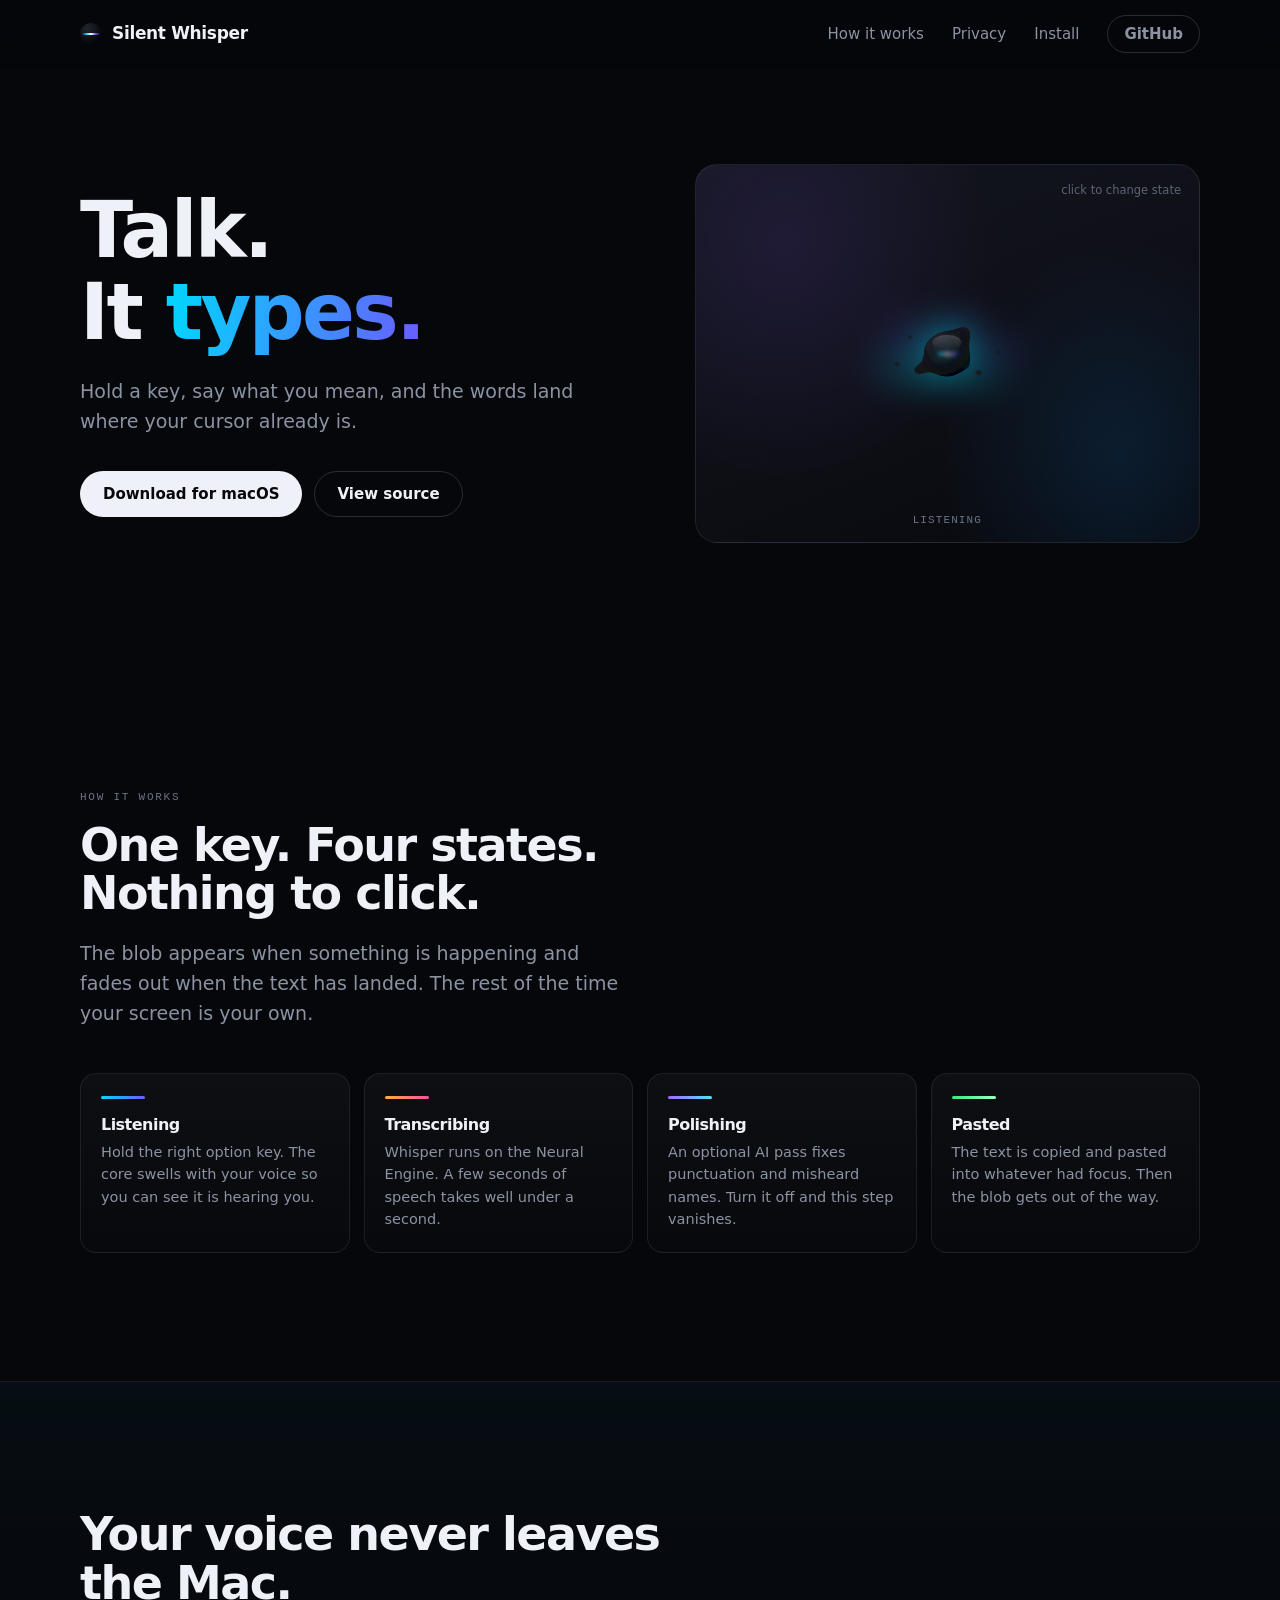
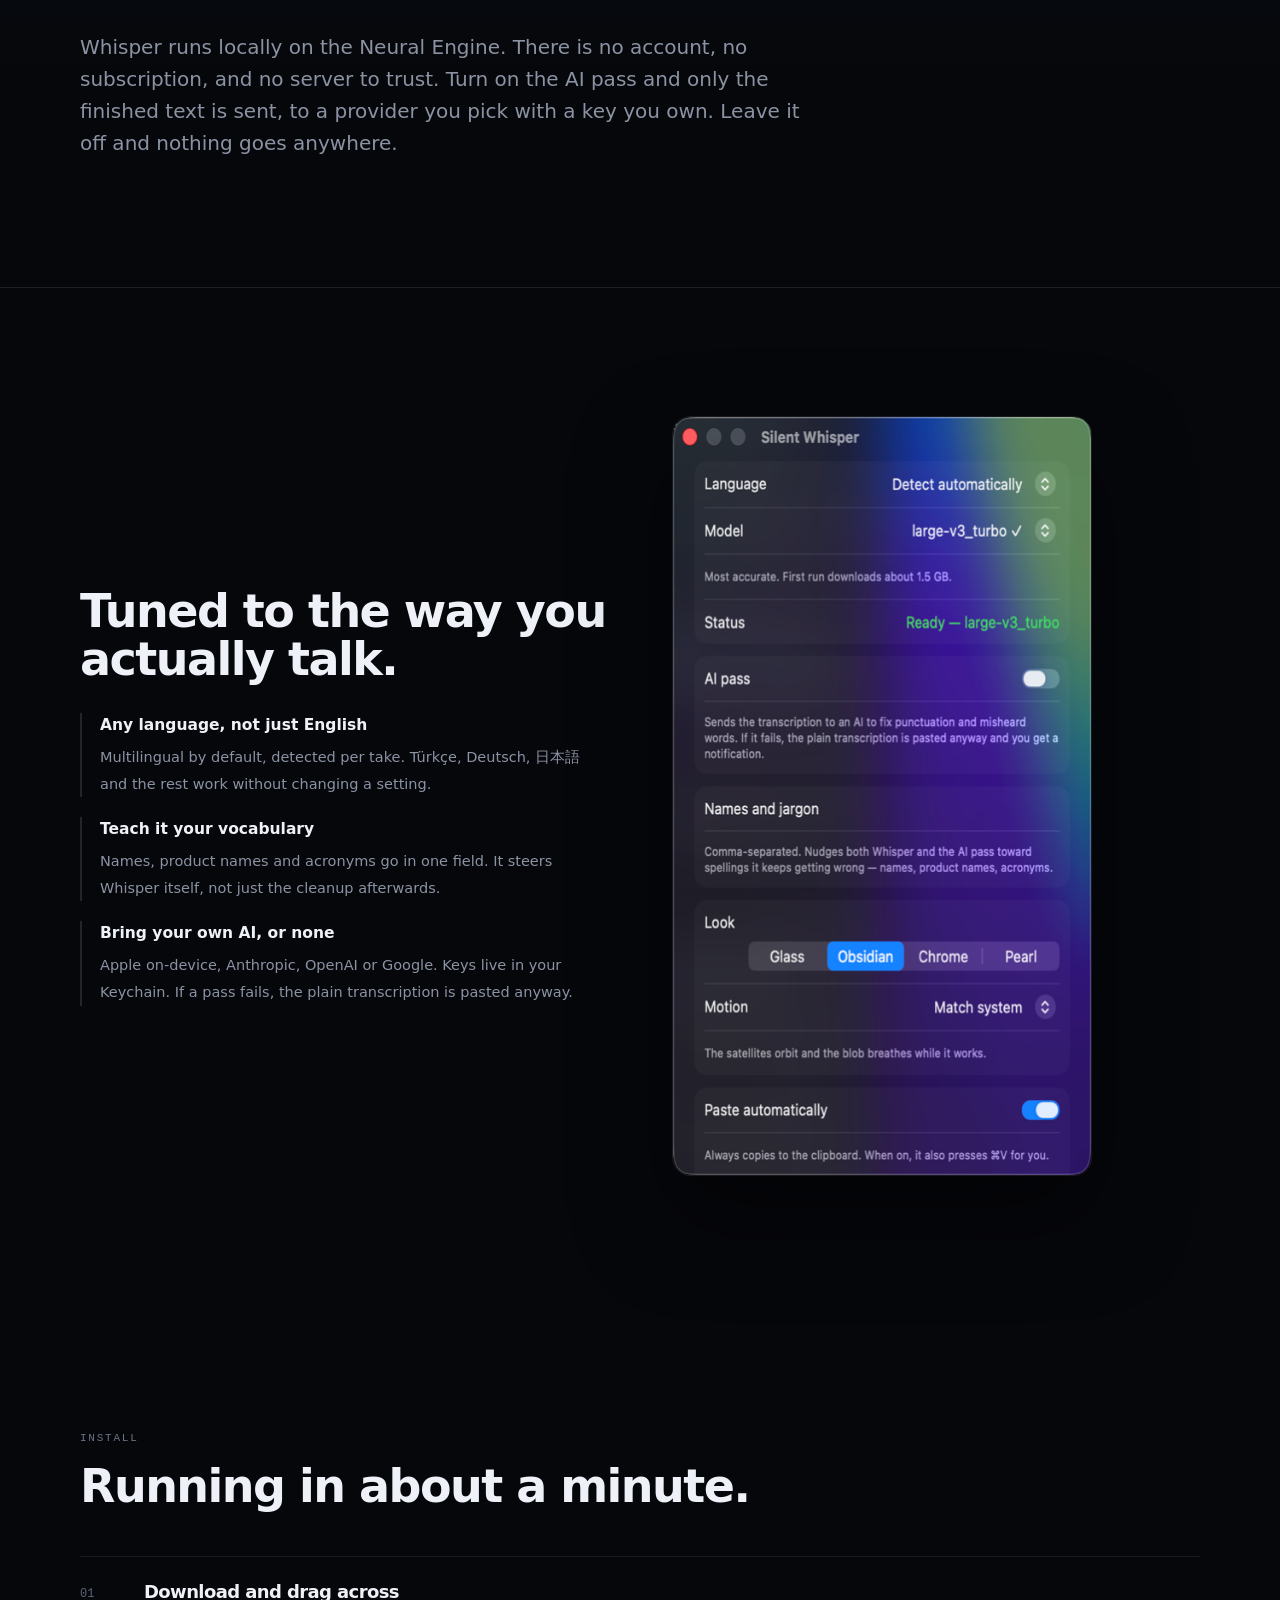
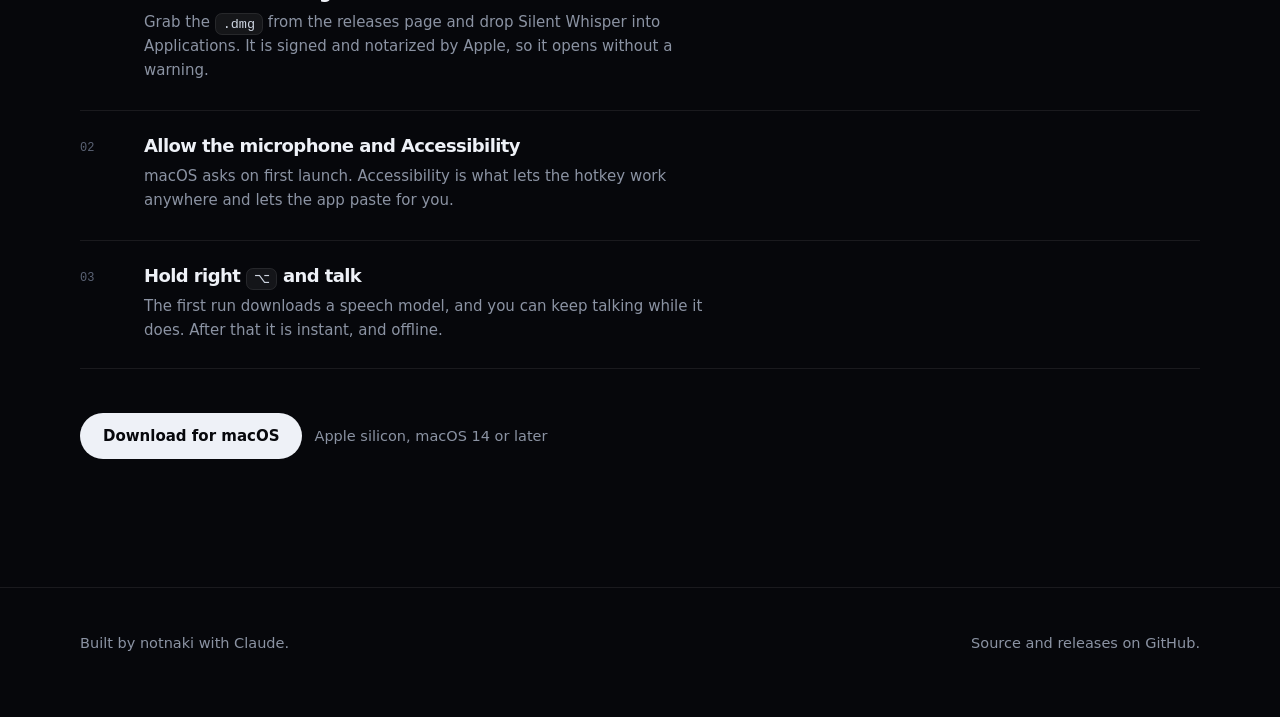
==== docs/index.html @ 1dc6aa75 "Add landing page for GitHub Pages" ====
<!doctype html>
<html lang="en">
<head>
<meta charset="utf-8">
<meta name="viewport" content="width=device-width, initial-scale=1">
<title>Silent Whisper — push-to-talk dictation for macOS</title>
<meta name="description" content="Hold a key, talk, and the text lands where your cursor already is. Speech to text that runs entirely on your Mac.">
<meta property="og:title" content="Silent Whisper">
<meta property="og:description" content="Push-to-talk dictation for macOS. Runs on your Mac. No account, no subscription.">
<meta property="og:image" content="https://notnaki.github.io/silent-whisper/blob.png">
<meta name="theme-color" content="#06070b">
<link rel="icon" href="blob.png">
<style>
:root {
  --bg: #06070b;
  --raised: #0c0e14;
  --line: #ffffff14;
  --ink: #eef1f7;
  --muted: #8b93a3;
  --cyan: #00d8ff;
  --violet: #6a5cff;
  --radius: 16px;
}
* { box-sizing: border-box; margin: 0; padding: 0 }
html { scroll-behavior: smooth }
body {
  background: var(--bg);
  color: var(--ink);
  font: 400 17px/1.6 ui-sans-serif, -apple-system, BlinkMacSystemFont, "SF Pro Text", system-ui, sans-serif;
  -webkit-font-smoothing: antialiased;
  overflow-x: hidden;
}
.wrap { width: min(1120px, 100% - 48px); margin-inline: auto }
a { color: inherit }
h1, h2, h3 { letter-spacing: -0.033em; line-height: 1.05; font-weight: 600 }
h2 { font-size: clamp(30px, 4vw, 46px) }
p { color: var(--muted) }
.lead { font-size: 19px; max-width: 46ch }

/* ---------- nav ---------- */
nav {
  position: sticky; top: 0; z-index: 40; height: 68px;
  display: flex; align-items: center;
  background: color-mix(in srgb, var(--bg) 82%, transparent);
  backdrop-filter: blur(18px);
  border-bottom: 1px solid transparent;
  transition: border-color .3s;
}
nav.stuck { border-bottom-color: var(--line) }
nav .wrap { display: flex; align-items: center; justify-content: space-between; gap: 24px }
.brand { display: flex; align-items: center; gap: 10px; font-weight: 600; letter-spacing: -0.02em; text-decoration: none }
.mark { width: 22px; height: 22px; border-radius: 50%; position: relative;
  background: radial-gradient(circle at 34% 26%, #23262f, #05060a 70%); flex: none }
.mark::after { content: ""; position: absolute; left: 8%; right: 8%; top: 50%; height: 2px;
  transform: translateY(-50%); border-radius: 9px; filter: blur(.6px);
  background: linear-gradient(90deg, transparent, var(--cyan), #fff, var(--violet), transparent) }
.nav-links { display: flex; align-items: center; gap: 28px; font-size: 15px }
.nav-links a { color: var(--muted); text-decoration: none; transition: color .2s }
.nav-links a:hover { color: var(--ink) }
@media (max-width: 720px) { .nav-links a:not(.btn) { display: none } }

/* ---------- buttons ---------- */
.btn {
  display: inline-flex; align-items: center; justify-content: center; gap: 9px;
  height: 46px; padding: 0 22px; border-radius: 999px;
  font-size: 15px; font-weight: 550; white-space: nowrap; text-decoration: none;
  border: 1px solid transparent; cursor: pointer;
  transition: transform .18s cubic-bezier(.2,.9,.3,1), background .2s, border-color .2s;
}
.btn:active { transform: translateY(1px) scale(.985) }
.btn-primary { background: var(--ink); color: #07080c }
.btn-primary:hover { background: #fff }
.btn-ghost { border-color: #ffffff26; color: var(--ink) }
.btn-ghost:hover { border-color: #ffffff4d; background: #ffffff0d }
nav .btn { height: 38px; padding: 0 16px }

/* ---------- hero ---------- */
.hero { padding: clamp(56px, 9vw, 96px) 0 clamp(64px, 10vw, 120px) }
.hero .wrap { display: grid; grid-template-columns: 1.05fr .95fr; gap: 56px; align-items: center }
.hero h1 { font-size: clamp(44px, 6.4vw, 78px) }
.tint { background: linear-gradient(96deg, var(--cyan), var(--violet));
  -webkit-background-clip: text; background-clip: text; color: transparent }
.hero .lead { margin-top: 22px }
.cta { display: flex; gap: 12px; margin-top: 34px; flex-wrap: wrap }
@media (max-width: 900px) {
  .hero .wrap { grid-template-columns: 1fr; gap: 40px }
  .stage { order: -1 }
}

/* ---------- the blob (the app's own UI, same shapes and colours) ---------- */
.stage {
  position: relative; aspect-ratio: 4 / 3; border-radius: 22px; overflow: hidden;
  display: grid; place-items: center; cursor: pointer;
  border: 1px solid var(--line);
  background:
    radial-gradient(58% 88% at 18% 22%, #3a2a6b55, transparent 70%),
    radial-gradient(50% 80% at 84% 76%, #0d3f6b55, transparent 70%),
    linear-gradient(158deg, #14161f, #08090e);
}
.rig { position: relative; width: 220px; height: 120px; z-index: 2; transform: scale(1.12) }
.layer { position: absolute; inset: 0 }
.layer b { position: absolute; left: 50%; top: 50%; display: block; border-radius: 50%;
  transition: width .5s cubic-bezier(.2,.9,.3,1), height .5s cubic-bezier(.2,.9,.3,1),
              margin .5s cubic-bezier(.2,.9,.3,1) }
[data-state=idle]  { --c1: #8a93a5; --c2: #5c6474; --lift: .26; --spd: 1 }
[data-state=rec]   { --c1: #00d8ff; --c2: #6a5cff; --lift: 1;   --spd: 1 }
[data-state=think] { --c1: #ffb03a; --c2: #ff4fa3; --lift: .9;  --spd: .34 }
[data-state=ai]    { --c1: #a06bff; --c2: #54e0ff; --lift: .95; --spd: .34 }
[data-state=done]  { --c1: #3ce87a; --c2: #9fffc4; --lift: .75; --spd: 1.6 }
.stage { --amp: 0 }
.aura { filter: blur(15px); opacity: calc(var(--lift) * (.55 + .45 * var(--amp)));
  transform: scale(calc(1.14 + .14 * var(--amp))) }
.aura b { background: var(--c1) }
.aura b:nth-child(even) { background: var(--c2) }
.body-l { filter: url(#goo) }
.body-l b { background: radial-gradient(circle at 34% 26%, #23262f, #05060a 72%) }
.m { width: 20px; height: 20px; margin: -10px 0 0 -10px; transform: scale(calc(.92 + .3 * var(--amp))) }
[data-state=rec] .m, [data-state=rec] .shine { width: 44px; height: 44px; margin: -22px 0 0 -22px }
[data-state=think] .m, [data-state=think] .shine { width: 36px; height: 36px; margin: -18px 0 0 -18px }
[data-state=ai] .m, [data-state=ai] .shine { width: 34px; height: 34px; margin: -17px 0 0 -17px }
[data-state=done] .m, [data-state=done] .shine { width: 30px; height: 30px; margin: -15px 0 0 -15px }
.shine { position: absolute; left: 50%; top: 50%; pointer-events: none;
  width: 20px; height: 20px; margin: -10px 0 0 -10px; border-radius: 50%;
  transform: scale(calc(.92 + .3 * var(--amp)));
  transition: width .5s cubic-bezier(.2,.9,.3,1), height .5s cubic-bezier(.2,.9,.3,1), margin .5s cubic-bezier(.2,.9,.3,1) }
.shine::before { content: ""; position: absolute; left: 6%; right: 6%; top: 50%; height: 3px;
  transform: translateY(-50%) scaleX(calc(.55 + .5 * var(--amp)));
  border-radius: 999px; filter: blur(2.2px); opacity: calc(var(--lift) * (.6 + .4 * var(--amp)));
  background: linear-gradient(90deg, transparent, var(--c1) 20%, #fff 50%, var(--c2) 80%, transparent);
  box-shadow: 0 0 18px color-mix(in srgb, var(--c1) 80%, transparent) }
.shine::after { content: ""; position: absolute; inset: 8% 18% 58%; border-radius: 50%;
  background: linear-gradient(180deg, #ffffff30, transparent) }
.s { width: 0; height: 0; margin: 0 }
[data-state=rec] .s, [data-state=think] .s, [data-state=ai] .s, [data-state=done] .s { width: 14px; height: 14px }
.s1 { margin: -22px 0 0 -40px; animation: swarm calc(2.4s * var(--spd)) ease-in-out infinite }
.s2 { margin: 8px 0 0 -33px;   animation: swarm calc(3.1s * var(--spd)) ease-in-out infinite .3s }
.s3 { margin: -27px 0 0 9px;   animation: swarm calc(2.7s * var(--spd)) ease-in-out infinite .6s }
.s4 { margin: 10px 0 0 22px;   animation: swarm calc(3.6s * var(--spd)) ease-in-out infinite .9s }
.s5 { margin: -9px 0 0 38px;   animation: swarm calc(2.9s * var(--spd)) ease-in-out infinite 1.2s }
.s6 { margin: 2px 0 0 -52px;   animation: swarm calc(3.3s * var(--spd)) ease-in-out infinite 1.5s }
@keyframes swarm {
  0%, 100% { transform: scale(calc(.35 + .5 * var(--amp))) translate(0, 0) }
  50%      { transform: scale(calc(.8 + .85 * var(--amp))) translate(-7px, 5px) }
}
.tag { position: absolute; bottom: 16px; left: 0; right: 0; text-align: center;
  font: 500 11px ui-monospace, SFMono-Regular, monospace; letter-spacing: .1em;
  text-transform: uppercase; color: #6b7486 }
.hint { position: absolute; top: 16px; right: 18px; font-size: 11.5px; color: #5b6375 }

/* ---------- sections ---------- */
section { padding: clamp(72px, 10vw, 128px) 0 }
.eyebrow { font: 500 11px ui-monospace, SFMono-Regular, monospace; letter-spacing: .16em;
  text-transform: uppercase; color: #6b7486; margin-bottom: 18px }

/* states row */
.states { display: grid; grid-template-columns: repeat(4, 1fr); gap: 14px; margin-top: 44px }
.state-card { border: 1px solid var(--line); border-radius: var(--radius); padding: 22px 20px;
  background: linear-gradient(180deg, #ffffff09, #ffffff03) }
.state-card .dotline { height: 3px; width: 44px; border-radius: 9px; margin-bottom: 18px }
.state-card h3 { font-size: 16px; margin-bottom: 7px }
.state-card p { font-size: 14.5px; line-height: 1.55 }
@media (max-width: 860px) { .states { grid-template-columns: repeat(2, 1fr) } }
@media (max-width: 480px) { .states { grid-template-columns: 1fr } }

/* privacy statement */
.statement { border-top: 1px solid var(--line); border-bottom: 1px solid var(--line);
  background: linear-gradient(180deg, #00d8ff08, transparent 60%) }
.statement h2 { max-width: 20ch }
.statement .lead { margin-top: 24px; font-size: 20px; max-width: 58ch }

/* split with screenshot */
.split { display: grid; grid-template-columns: 1fr 1fr; gap: 64px; align-items: center }
.split img { width: 100%; max-width: 420px; border-radius: 18px; display: block;
  border: 1px solid var(--line); box-shadow: 0 40px 90px #00000080 }
.notes { margin-top: 30px; display: grid; gap: 20px }
.note { padding-left: 18px; border-left: 2px solid #ffffff1f }
.note strong { display: block; font-weight: 550; margin-bottom: 5px; font-size: 15.5px }
.note span { color: var(--muted); font-size: 14.5px }
@media (max-width: 900px) { .split { grid-template-columns: 1fr; gap: 40px } }

/* install */
.steps { counter-reset: s; margin-top: 46px; display: grid; gap: 2px }
.step { counter-increment: s; display: grid; grid-template-columns: 44px 1fr; gap: 20px;
  padding: 26px 0; border-top: 1px solid var(--line); align-items: start }
.step:last-child { border-bottom: 1px solid var(--line) }
.step::before { content: counter(s, decimal-leading-zero);
  font: 500 12px ui-monospace, SFMono-Regular, monospace; color: #5b6375; padding-top: 4px }
.step h3 { font-size: 18px; margin-bottom: 8px }
.step p { font-size: 15px; max-width: 62ch }
code { font: 13.5px ui-monospace, SFMono-Regular, monospace; background: #ffffff0f;
  border: 1px solid var(--line); border-radius: 7px; padding: 2.5px 7px; color: #cdd4e0 }

/* footer */
footer { border-top: 1px solid var(--line); padding: 44px 0 60px }
footer .wrap { display: flex; justify-content: space-between; gap: 24px; flex-wrap: wrap;
  align-items: center; font-size: 14.5px; color: var(--muted) }
footer a { color: var(--muted); text-decoration: none }
footer a:hover { color: var(--ink) }

/* reveal */
.reveal { opacity: 0; transform: translateY(22px); transition: opacity .7s cubic-bezier(.16,1,.3,1), transform .7s cubic-bezier(.16,1,.3,1) }
.reveal.in { opacity: 1; transform: none }
@media (prefers-reduced-motion: reduce) {
  html { scroll-behavior: auto }
  .reveal { opacity: 1; transform: none; transition: none }
  .s1, .s2, .s3, .s4, .s5, .s6 { animation: none }
  .btn { transition: none }
}
</style>
</head>
<body>

<svg width="0" height="0" style="position:absolute" aria-hidden="true">
  <filter id="goo">
    <feGaussianBlur in="SourceGraphic" stdDeviation="6" result="b"/>
    <feColorMatrix in="b" values="1 0 0 0 0  0 1 0 0 0  0 0 1 0 0  0 0 0 26 -12"/>
  </filter>
</svg>

<nav id="nav">
  <div class="wrap">
    <a class="brand" href="#top"><span class="mark"></span> Silent Whisper</a>
    <div class="nav-links">
      <a href="#how">How it works</a>
      <a href="#privacy">Privacy</a>
      <a href="#install">Install</a>
      <a class="btn btn-ghost" href="https://github.com/notnaki/silent-whisper">GitHub</a>
    </div>
  </div>
</nav>

<header class="hero" id="top">
  <div class="wrap">
    <div>
      <h1>Talk.<br>It <span class="tint">types.</span></h1>
      <p class="lead">Hold a key, say what you mean, and the words land where your cursor already is.</p>
      <div class="cta">
        <a class="btn btn-primary" href="https://github.com/notnaki/silent-whisper/releases/latest">Download for macOS</a>
        <a class="btn btn-ghost" href="https://github.com/notnaki/silent-whisper">View source</a>
      </div>
    </div>

    <div class="stage" data-state="rec" id="stage" role="img"
         aria-label="The Silent Whisper blob, reacting to speech while it listens">
      <div class="rig">
        <div class="layer aura">
          <b class="m"></b><b class="s s1"></b><b class="s s2"></b><b class="s s3"></b><b class="s s4"></b><b class="s s5"></b><b class="s s6"></b>
        </div>
        <div class="layer body-l">
          <b class="m"></b><b class="s s1"></b><b class="s s2"></b><b class="s s3"></b><b class="s s4"></b><b class="s s5"></b><b class="s s6"></b>
        </div>
        <div class="shine"></div>
      </div>
      <span class="hint">click to change state</span>
      <span class="tag" id="tag">listening</span>
    </div>
  </div>
</header>

<section id="how">
  <div class="wrap reveal">
    <p class="eyebrow">How it works</p>
    <h2>One key. Four states.<br>Nothing to click.</h2>
    <p class="lead" style="margin-top:20px">The blob appears when something is happening and fades out when the text has landed. The rest of the time your screen is your own.</p>

    <div class="states">
      <div class="state-card">
        <div class="dotline" style="background:linear-gradient(90deg,#00d8ff,#6a5cff)"></div>
        <h3>Listening</h3>
        <p>Hold the right option key. The core swells with your voice so you can see it is hearing you.</p>
      </div>
      <div class="state-card">
        <div class="dotline" style="background:linear-gradient(90deg,#ffb03a,#ff4fa3)"></div>
        <h3>Transcribing</h3>
        <p>Whisper runs on the Neural Engine. A few seconds of speech takes well under a second.</p>
      </div>
      <div class="state-card">
        <div class="dotline" style="background:linear-gradient(90deg,#a06bff,#54e0ff)"></div>
        <h3>Polishing</h3>
        <p>An optional AI pass fixes punctuation and misheard names. Turn it off and this step vanishes.</p>
      </div>
      <div class="state-card">
        <div class="dotline" style="background:linear-gradient(90deg,#3ce87a,#9fffc4)"></div>
        <h3>Pasted</h3>
        <p>The text is copied and pasted into whatever had focus. Then the blob gets out of the way.</p>
      </div>
    </div>
  </div>
</section>

<section class="statement" id="privacy">
  <div class="wrap reveal">
    <h2>Your voice never leaves the Mac.</h2>
    <p class="lead">Whisper runs locally on the Neural Engine. There is no account, no subscription, and no server to trust. Turn on the AI pass and only the finished text is sent, to a provider you pick with a key you own. Leave it off and nothing goes anywhere.</p>
  </div>
</section>

<section>
  <div class="wrap split reveal">
    <div>
      <h2>Tuned to the way you actually talk.</h2>
      <div class="notes">
        <div class="note">
          <strong>Any language, not just English</strong>
          <span>Multilingual by default, detected per take. Türkçe, Deutsch, 日本語 and the rest work without changing a setting.</span>
        </div>
        <div class="note">
          <strong>Teach it your vocabulary</strong>
          <span>Names, product names and acronyms go in one field. It steers Whisper itself, not just the cleanup afterwards.</span>
        </div>
        <div class="note">
          <strong>Bring your own AI, or none</strong>
          <span>Apple on-device, Anthropic, OpenAI or Google. Keys live in your Keychain. If a pass fails, the plain transcription is pasted anyway.</span>
        </div>
      </div>
    </div>
    <img src="settings.png" width="490" height="760" loading="lazy"
         alt="Silent Whisper settings, showing the language, model and AI pass options">
  </div>
</section>

<section id="install">
  <div class="wrap reveal">
    <p class="eyebrow">Install</p>
    <h2>Running in about a minute.</h2>

    <div class="steps">
      <div class="step">
        <div>
          <h3>Download and drag across</h3>
          <p>Grab the <code>.dmg</code> from the releases page and drop Silent Whisper into Applications. It is signed and notarized by Apple, so it opens without a warning.</p>
        </div>
      </div>
      <div class="step">
        <div>
          <h3>Allow the microphone and Accessibility</h3>
          <p>macOS asks on first launch. Accessibility is what lets the hotkey work anywhere and lets the app paste for you.</p>
        </div>
      </div>
      <div class="step">
        <div>
          <h3>Hold right <code>⌥</code> and talk</h3>
          <p>The first run downloads a speech model, and you can keep talking while it does. After that it is instant, and offline.</p>
        </div>
      </div>
    </div>

    <div class="cta" style="margin-top:44px">
      <a class="btn btn-primary" href="https://github.com/notnaki/silent-whisper/releases/latest">Download for macOS</a>
      <span style="align-self:center;color:var(--muted);font-size:14.5px">Apple silicon, macOS 14 or later</span>
    </div>
  </div>
</section>

<footer>
  <div class="wrap">
    <span>Built by <a href="https://github.com/notnaki">notnaki</a> with Claude.</span>
    <span><a href="https://github.com/notnaki/silent-whisper">Source</a> and <a href="https://github.com/notnaki/silent-whisper/releases">releases</a> on GitHub.</span>
  </div>
</footer>

<script>
const STATES = ["rec", "think", "ai", "done", "idle"];
const LABEL = { rec: "listening", think: "transcribing", ai: "polishing", done: "pasted", idle: "idle" };
const stage = document.getElementById("stage");
const tag = document.getElementById("tag");

stage.addEventListener("click", () => {
  const next = STATES[(STATES.indexOf(stage.dataset.state) + 1) % STATES.length];
  stage.dataset.state = next;
  tag.textContent = LABEL[next];
});

// A synthetic speech envelope so the blob moves like a voice rather than a metronome.
const calm = matchMedia("(prefers-reduced-motion: reduce)");
let amp = 0, t = Math.random() * 100;
function frame() {
  t += 0.055;
  const state = stage.dataset.state;
  const target =
      state === "rec"   ? Math.max(0, 0.45 + 0.4 * Math.sin(t) + 0.28 * Math.sin(t * 2.7 + 1))
    : state === "think" ? 0.3 + 0.25 * Math.sin(t * 3.4)
    : state === "ai"    ? 0.32 + 0.2 * Math.sin(t * 2.6)
    : state === "done"  ? 0.2
    :                     0.1;
  amp += (Math.min(1, Math.max(0, target)) - amp) * 0.18;
  stage.style.setProperty("--amp", amp.toFixed(3));
  requestAnimationFrame(frame);
}
if (!calm.matches) frame(); else stage.style.setProperty("--amp", "0.4");

// Reveal on scroll, and a hairline under the nav once it lifts off the hero.
const io = new IntersectionObserver((entries) => {
  for (const e of entries) if (e.isIntersecting) { e.target.classList.add("in"); io.unobserve(e.target) }
}, { threshold: 0.15 });
document.querySelectorAll(".reveal").forEach((el) => io.observe(el));

const nav = document.getElementById("nav");
new IntersectionObserver(([e]) => nav.classList.toggle("stuck", !e.isIntersecting),
  { rootMargin: "-69px 0px 0px 0px" }).observe(document.getElementById("top"));
</script>
</body>
</html>
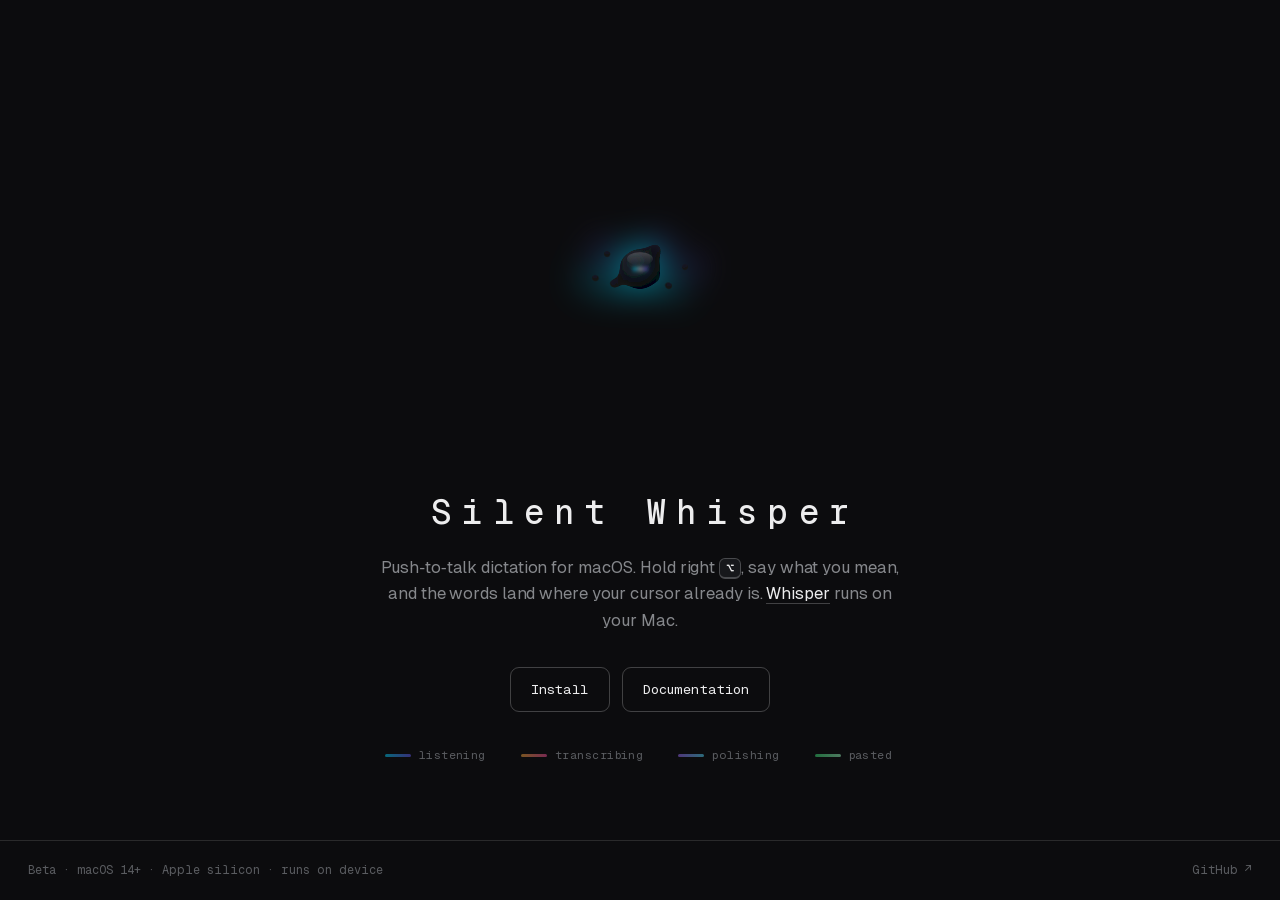
==== commit 9cdea3cc: "Release 1.1.1" ====
--- a/docs/index.html
+++ b/docs/index.html
@@ -3,401 +3,58 @@
 <head>
 <meta charset="utf-8">
 <meta name="viewport" content="width=device-width, initial-scale=1">
-<title>Silent Whisper — push-to-talk dictation for macOS</title>
-<meta name="description" content="Hold a key, talk, and the text lands where your cursor already is. Speech to text that runs entirely on your Mac.">
+<title>Silent Whisper, push-to-talk dictation for macOS</title>
+<meta name="description" content="Hold a key, talk, and the text lands where your cursor already is. Speech to text that runs on your Mac.">
 <meta property="og:title" content="Silent Whisper">
 <meta property="og:description" content="Push-to-talk dictation for macOS. Runs on your Mac. No account, no subscription.">
-<meta property="og:image" content="https://notnaki.github.io/silent-whisper/blob.png">
-<meta name="theme-color" content="#06070b">
-<link rel="icon" href="blob.png">
-<style>
-:root {
-  --bg: #06070b;
-  --raised: #0c0e14;
-  --line: #ffffff14;
-  --ink: #eef1f7;
-  --muted: #8b93a3;
-  --cyan: #00d8ff;
-  --violet: #6a5cff;
-  --radius: 16px;
-}
-* { box-sizing: border-box; margin: 0; padding: 0 }
-html { scroll-behavior: smooth }
-body {
-  background: var(--bg);
-  color: var(--ink);
-  font: 400 17px/1.6 ui-sans-serif, -apple-system, BlinkMacSystemFont, "SF Pro Text", system-ui, sans-serif;
-  -webkit-font-smoothing: antialiased;
-  overflow-x: hidden;
-}
-.wrap { width: min(1120px, 100% - 48px); margin-inline: auto }
-a { color: inherit }
-h1, h2, h3 { letter-spacing: -0.033em; line-height: 1.05; font-weight: 600 }
-h2 { font-size: clamp(30px, 4vw, 46px) }
-p { color: var(--muted) }
-.lead { font-size: 19px; max-width: 46ch }
-
-/* ---------- nav ---------- */
-nav {
-  position: sticky; top: 0; z-index: 40; height: 68px;
-  display: flex; align-items: center;
-  background: color-mix(in srgb, var(--bg) 82%, transparent);
-  backdrop-filter: blur(18px);
-  border-bottom: 1px solid transparent;
-  transition: border-color .3s;
-}
-nav.stuck { border-bottom-color: var(--line) }
-nav .wrap { display: flex; align-items: center; justify-content: space-between; gap: 24px }
-.brand { display: flex; align-items: center; gap: 10px; font-weight: 600; letter-spacing: -0.02em; text-decoration: none }
-.mark { width: 22px; height: 22px; border-radius: 50%; position: relative;
-  background: radial-gradient(circle at 34% 26%, #23262f, #05060a 70%); flex: none }
-.mark::after { content: ""; position: absolute; left: 8%; right: 8%; top: 50%; height: 2px;
-  transform: translateY(-50%); border-radius: 9px; filter: blur(.6px);
-  background: linear-gradient(90deg, transparent, var(--cyan), #fff, var(--violet), transparent) }
-.nav-links { display: flex; align-items: center; gap: 28px; font-size: 15px }
-.nav-links a { color: var(--muted); text-decoration: none; transition: color .2s }
-.nav-links a:hover { color: var(--ink) }
-@media (max-width: 720px) { .nav-links a:not(.btn) { display: none } }
-
-/* ---------- buttons ---------- */
-.btn {
-  display: inline-flex; align-items: center; justify-content: center; gap: 9px;
-  height: 46px; padding: 0 22px; border-radius: 999px;
-  font-size: 15px; font-weight: 550; white-space: nowrap; text-decoration: none;
-  border: 1px solid transparent; cursor: pointer;
-  transition: transform .18s cubic-bezier(.2,.9,.3,1), background .2s, border-color .2s;
-}
-.btn:active { transform: translateY(1px) scale(.985) }
-.btn-primary { background: var(--ink); color: #07080c }
-.btn-primary:hover { background: #fff }
-.btn-ghost { border-color: #ffffff26; color: var(--ink) }
-.btn-ghost:hover { border-color: #ffffff4d; background: #ffffff0d }
-nav .btn { height: 38px; padding: 0 16px }
-
-/* ---------- hero ---------- */
-.hero { padding: clamp(56px, 9vw, 96px) 0 clamp(64px, 10vw, 120px) }
-.hero .wrap { display: grid; grid-template-columns: 1.05fr .95fr; gap: 56px; align-items: center }
-.hero h1 { font-size: clamp(44px, 6.4vw, 78px) }
-.tint { background: linear-gradient(96deg, var(--cyan), var(--violet));
-  -webkit-background-clip: text; background-clip: text; color: transparent }
-.hero .lead { margin-top: 22px }
-.cta { display: flex; gap: 12px; margin-top: 34px; flex-wrap: wrap }
-@media (max-width: 900px) {
-  .hero .wrap { grid-template-columns: 1fr; gap: 40px }
-  .stage { order: -1 }
-}
-
-/* ---------- the blob (the app's own UI, same shapes and colours) ---------- */
-.stage {
-  position: relative; aspect-ratio: 4 / 3; border-radius: 22px; overflow: hidden;
-  display: grid; place-items: center; cursor: pointer;
-  border: 1px solid var(--line);
-  background:
-    radial-gradient(58% 88% at 18% 22%, #3a2a6b55, transparent 70%),
-    radial-gradient(50% 80% at 84% 76%, #0d3f6b55, transparent 70%),
-    linear-gradient(158deg, #14161f, #08090e);
-}
-.rig { position: relative; width: 220px; height: 120px; z-index: 2; transform: scale(1.12) }
-.layer { position: absolute; inset: 0 }
-.layer b { position: absolute; left: 50%; top: 50%; display: block; border-radius: 50%;
-  transition: width .5s cubic-bezier(.2,.9,.3,1), height .5s cubic-bezier(.2,.9,.3,1),
-              margin .5s cubic-bezier(.2,.9,.3,1) }
-[data-state=idle]  { --c1: #8a93a5; --c2: #5c6474; --lift: .26; --spd: 1 }
-[data-state=rec]   { --c1: #00d8ff; --c2: #6a5cff; --lift: 1;   --spd: 1 }
-[data-state=think] { --c1: #ffb03a; --c2: #ff4fa3; --lift: .9;  --spd: .34 }
-[data-state=ai]    { --c1: #a06bff; --c2: #54e0ff; --lift: .95; --spd: .34 }
-[data-state=done]  { --c1: #3ce87a; --c2: #9fffc4; --lift: .75; --spd: 1.6 }
-.stage { --amp: 0 }
-.aura { filter: blur(15px); opacity: calc(var(--lift) * (.55 + .45 * var(--amp)));
-  transform: scale(calc(1.14 + .14 * var(--amp))) }
-.aura b { background: var(--c1) }
-.aura b:nth-child(even) { background: var(--c2) }
-.body-l { filter: url(#goo) }
-.body-l b { background: radial-gradient(circle at 34% 26%, #23262f, #05060a 72%) }
-.m { width: 20px; height: 20px; margin: -10px 0 0 -10px; transform: scale(calc(.92 + .3 * var(--amp))) }
-[data-state=rec] .m, [data-state=rec] .shine { width: 44px; height: 44px; margin: -22px 0 0 -22px }
-[data-state=think] .m, [data-state=think] .shine { width: 36px; height: 36px; margin: -18px 0 0 -18px }
-[data-state=ai] .m, [data-state=ai] .shine { width: 34px; height: 34px; margin: -17px 0 0 -17px }
-[data-state=done] .m, [data-state=done] .shine { width: 30px; height: 30px; margin: -15px 0 0 -15px }
-.shine { position: absolute; left: 50%; top: 50%; pointer-events: none;
-  width: 20px; height: 20px; margin: -10px 0 0 -10px; border-radius: 50%;
-  transform: scale(calc(.92 + .3 * var(--amp)));
-  transition: width .5s cubic-bezier(.2,.9,.3,1), height .5s cubic-bezier(.2,.9,.3,1), margin .5s cubic-bezier(.2,.9,.3,1) }
-.shine::before { content: ""; position: absolute; left: 6%; right: 6%; top: 50%; height: 3px;
-  transform: translateY(-50%) scaleX(calc(.55 + .5 * var(--amp)));
-  border-radius: 999px; filter: blur(2.2px); opacity: calc(var(--lift) * (.6 + .4 * var(--amp)));
-  background: linear-gradient(90deg, transparent, var(--c1) 20%, #fff 50%, var(--c2) 80%, transparent);
-  box-shadow: 0 0 18px color-mix(in srgb, var(--c1) 80%, transparent) }
-.shine::after { content: ""; position: absolute; inset: 8% 18% 58%; border-radius: 50%;
-  background: linear-gradient(180deg, #ffffff30, transparent) }
-.s { width: 0; height: 0; margin: 0 }
-[data-state=rec] .s, [data-state=think] .s, [data-state=ai] .s, [data-state=done] .s { width: 14px; height: 14px }
-.s1 { margin: -22px 0 0 -40px; animation: swarm calc(2.4s * var(--spd)) ease-in-out infinite }
-.s2 { margin: 8px 0 0 -33px;   animation: swarm calc(3.1s * var(--spd)) ease-in-out infinite .3s }
-.s3 { margin: -27px 0 0 9px;   animation: swarm calc(2.7s * var(--spd)) ease-in-out infinite .6s }
-.s4 { margin: 10px 0 0 22px;   animation: swarm calc(3.6s * var(--spd)) ease-in-out infinite .9s }
-.s5 { margin: -9px 0 0 38px;   animation: swarm calc(2.9s * var(--spd)) ease-in-out infinite 1.2s }
-.s6 { margin: 2px 0 0 -52px;   animation: swarm calc(3.3s * var(--spd)) ease-in-out infinite 1.5s }
-@keyframes swarm {
-  0%, 100% { transform: scale(calc(.35 + .5 * var(--amp))) translate(0, 0) }
-  50%      { transform: scale(calc(.8 + .85 * var(--amp))) translate(-7px, 5px) }
-}
-.tag { position: absolute; bottom: 16px; left: 0; right: 0; text-align: center;
-  font: 500 11px ui-monospace, SFMono-Regular, monospace; letter-spacing: .1em;
-  text-transform: uppercase; color: #6b7486 }
-.hint { position: absolute; top: 16px; right: 18px; font-size: 11.5px; color: #5b6375 }
-
-/* ---------- sections ---------- */
-section { padding: clamp(72px, 10vw, 128px) 0 }
-.eyebrow { font: 500 11px ui-monospace, SFMono-Regular, monospace; letter-spacing: .16em;
-  text-transform: uppercase; color: #6b7486; margin-bottom: 18px }
-
-/* states row */
-.states { display: grid; grid-template-columns: repeat(4, 1fr); gap: 14px; margin-top: 44px }
-.state-card { border: 1px solid var(--line); border-radius: var(--radius); padding: 22px 20px;
-  background: linear-gradient(180deg, #ffffff09, #ffffff03) }
-.state-card .dotline { height: 3px; width: 44px; border-radius: 9px; margin-bottom: 18px }
-.state-card h3 { font-size: 16px; margin-bottom: 7px }
-.state-card p { font-size: 14.5px; line-height: 1.55 }
-@media (max-width: 860px) { .states { grid-template-columns: repeat(2, 1fr) } }
-@media (max-width: 480px) { .states { grid-template-columns: 1fr } }
-
-/* privacy statement */
-.statement { border-top: 1px solid var(--line); border-bottom: 1px solid var(--line);
-  background: linear-gradient(180deg, #00d8ff08, transparent 60%) }
-.statement h2 { max-width: 20ch }
-.statement .lead { margin-top: 24px; font-size: 20px; max-width: 58ch }
-
-/* split with screenshot */
-.split { display: grid; grid-template-columns: 1fr 1fr; gap: 64px; align-items: center }
-.split img { width: 100%; max-width: 420px; border-radius: 18px; display: block;
-  border: 1px solid var(--line); box-shadow: 0 40px 90px #00000080 }
-.notes { margin-top: 30px; display: grid; gap: 20px }
-.note { padding-left: 18px; border-left: 2px solid #ffffff1f }
-.note strong { display: block; font-weight: 550; margin-bottom: 5px; font-size: 15.5px }
-.note span { color: var(--muted); font-size: 14.5px }
-@media (max-width: 900px) { .split { grid-template-columns: 1fr; gap: 40px } }
-
-/* install */
-.steps { counter-reset: s; margin-top: 46px; display: grid; gap: 2px }
-.step { counter-increment: s; display: grid; grid-template-columns: 44px 1fr; gap: 20px;
-  padding: 26px 0; border-top: 1px solid var(--line); align-items: start }
-.step:last-child { border-bottom: 1px solid var(--line) }
-.step::before { content: counter(s, decimal-leading-zero);
-  font: 500 12px ui-monospace, SFMono-Regular, monospace; color: #5b6375; padding-top: 4px }
-.step h3 { font-size: 18px; margin-bottom: 8px }
-.step p { font-size: 15px; max-width: 62ch }
-code { font: 13.5px ui-monospace, SFMono-Regular, monospace; background: #ffffff0f;
-  border: 1px solid var(--line); border-radius: 7px; padding: 2.5px 7px; color: #cdd4e0 }
-
-/* footer */
-footer { border-top: 1px solid var(--line); padding: 44px 0 60px }
-footer .wrap { display: flex; justify-content: space-between; gap: 24px; flex-wrap: wrap;
-  align-items: center; font-size: 14.5px; color: var(--muted) }
-footer a { color: var(--muted); text-decoration: none }
-footer a:hover { color: var(--ink) }
-
-/* reveal */
-.reveal { opacity: 0; transform: translateY(22px); transition: opacity .7s cubic-bezier(.16,1,.3,1), transform .7s cubic-bezier(.16,1,.3,1) }
-.reveal.in { opacity: 1; transform: none }
-@media (prefers-reduced-motion: reduce) {
-  html { scroll-behavior: auto }
-  .reveal { opacity: 1; transform: none; transition: none }
-  .s1, .s2, .s3, .s4, .s5, .s6 { animation: none }
-  .btn { transition: none }
-}
-</style>
+<meta name="theme-color" content="#0c0c0e">
+<link rel="icon" href="data:image/svg+xml,%3Csvg xmlns='http://www.w3.org/2000/svg' viewBox='0 0 32 32'%3E%3Ccircle cx='16' cy='16' r='11' fill='%2312141a'/%3E%3Crect x='6' y='15' width='20' height='2' rx='1' fill='%2300d8ff'/%3E%3C/svg%3E">
+<link rel="stylesheet" href="css/style.css">
 </head>
-<body>
-
-<svg width="0" height="0" style="position:absolute" aria-hidden="true">
-  <filter id="goo">
-    <feGaussianBlur in="SourceGraphic" stdDeviation="6" result="b"/>
-    <feColorMatrix in="b" values="1 0 0 0 0  0 1 0 0 0  0 0 1 0 0  0 0 0 26 -12"/>
-  </filter>
-</svg>
-
-<nav id="nav">
-  <div class="wrap">
-    <a class="brand" href="#top"><span class="mark"></span> Silent Whisper</a>
-    <div class="nav-links">
-      <a href="#how">How it works</a>
-      <a href="#privacy">Privacy</a>
-      <a href="#install">Install</a>
-      <a class="btn btn-ghost" href="https://github.com/notnaki/silent-whisper">GitHub</a>
-    </div>
-  </div>
-</nav>
-
-<header class="hero" id="top">
-  <div class="wrap">
-    <div>
-      <h1>Talk.<br>It <span class="tint">types.</span></h1>
-      <p class="lead">Hold a key, say what you mean, and the words land where your cursor already is.</p>
-      <div class="cta">
-        <a class="btn btn-primary" href="https://github.com/notnaki/silent-whisper/releases/latest">Download for macOS</a>
-        <a class="btn btn-ghost" href="https://github.com/notnaki/silent-whisper">View source</a>
-      </div>
-    </div>
-
-    <div class="stage" data-state="rec" id="stage" role="img"
-         aria-label="The Silent Whisper blob, reacting to speech while it listens">
+<body class="home">
+  <main class="hero">
+    <div class="mark" id="mark" role="img" aria-label="The Silent Whisper blob, listening">
       <div class="rig">
         <div class="layer aura">
           <b class="m"></b><b class="s s1"></b><b class="s s2"></b><b class="s s3"></b><b class="s s4"></b><b class="s s5"></b><b class="s s6"></b>
         </div>
-        <div class="layer body-l">
+        <div class="layer body">
           <b class="m"></b><b class="s s1"></b><b class="s s2"></b><b class="s s3"></b><b class="s s4"></b><b class="s s5"></b><b class="s s6"></b>
         </div>
         <div class="shine"></div>
       </div>
-      <span class="hint">click to change state</span>
-      <span class="tag" id="tag">listening</span>
-    </div>
-  </div>
-</header>
-
-<section id="how">
-  <div class="wrap reveal">
-    <p class="eyebrow">How it works</p>
-    <h2>One key. Four states.<br>Nothing to click.</h2>
-    <p class="lead" style="margin-top:20px">The blob appears when something is happening and fades out when the text has landed. The rest of the time your screen is your own.</p>
-
-    <div class="states">
-      <div class="state-card">
-        <div class="dotline" style="background:linear-gradient(90deg,#00d8ff,#6a5cff)"></div>
-        <h3>Listening</h3>
-        <p>Hold the right option key. The core swells with your voice so you can see it is hearing you.</p>
-      </div>
-      <div class="state-card">
-        <div class="dotline" style="background:linear-gradient(90deg,#ffb03a,#ff4fa3)"></div>
-        <h3>Transcribing</h3>
-        <p>Whisper runs on the Neural Engine. A few seconds of speech takes well under a second.</p>
-      </div>
-      <div class="state-card">
-        <div class="dotline" style="background:linear-gradient(90deg,#a06bff,#54e0ff)"></div>
-        <h3>Polishing</h3>
-        <p>An optional AI pass fixes punctuation and misheard names. Turn it off and this step vanishes.</p>
-      </div>
-      <div class="state-card">
-        <div class="dotline" style="background:linear-gradient(90deg,#3ce87a,#9fffc4)"></div>
-        <h3>Pasted</h3>
-        <p>The text is copied and pasted into whatever had focus. Then the blob gets out of the way.</p>
-      </div>
-    </div>
-  </div>
-</section>
-
-<section class="statement" id="privacy">
-  <div class="wrap reveal">
-    <h2>Your voice never leaves the Mac.</h2>
-    <p class="lead">Whisper runs locally on the Neural Engine. There is no account, no subscription, and no server to trust. Turn on the AI pass and only the finished text is sent, to a provider you pick with a key you own. Leave it off and nothing goes anywhere.</p>
-  </div>
-</section>
-
-<section>
-  <div class="wrap split reveal">
-    <div>
-      <h2>Tuned to the way you actually talk.</h2>
-      <div class="notes">
-        <div class="note">
-          <strong>Any language, not just English</strong>
-          <span>Multilingual by default, detected per take. Türkçe, Deutsch, 日本語 and the rest work without changing a setting.</span>
-        </div>
-        <div class="note">
-          <strong>Teach it your vocabulary</strong>
-          <span>Names, product names and acronyms go in one field. It steers Whisper itself, not just the cleanup afterwards.</span>
-        </div>
-        <div class="note">
-          <strong>Bring your own AI, or none</strong>
-          <span>Apple on-device, Anthropic, OpenAI or Google. Keys live in your Keychain. If a pass fails, the plain transcription is pasted anyway.</span>
-        </div>
-      </div>
-    </div>
-    <img src="settings.png" width="490" height="760" loading="lazy"
-         alt="Silent Whisper settings, showing the language, model and AI pass options">
-  </div>
-</section>
-
-<section id="install">
-  <div class="wrap reveal">
-    <p class="eyebrow">Install</p>
-    <h2>Running in about a minute.</h2>
-
-    <div class="steps">
-      <div class="step">
-        <div>
-          <h3>Download and drag across</h3>
-          <p>Grab the <code>.dmg</code> from the releases page and drop Silent Whisper into Applications. It is signed and notarized by Apple, so it opens without a warning.</p>
-        </div>
-      </div>
-      <div class="step">
-        <div>
-          <h3>Allow the microphone and Accessibility</h3>
-          <p>macOS asks on first launch. Accessibility is what lets the hotkey work anywhere and lets the app paste for you.</p>
-        </div>
-      </div>
-      <div class="step">
-        <div>
-          <h3>Hold right <code>⌥</code> and talk</h3>
-          <p>The first run downloads a speech model, and you can keep talking while it does. After that it is instant, and offline.</p>
-        </div>
-      </div>
     </div>
 
-    <div class="cta" style="margin-top:44px">
-      <a class="btn btn-primary" href="https://github.com/notnaki/silent-whisper/releases/latest">Download for macOS</a>
-      <span style="align-self:center;color:var(--muted);font-size:14.5px">Apple silicon, macOS 14 or later</span>
+    <h1 class="wordmark">Silent Whisper</h1>
+
+    <p class="lede">Push&#8209;to&#8209;talk dictation for macOS. Hold right&nbsp;<span class="kbd">⌥</span>, say what you mean,
+      and the words land where your cursor already is. <a href="https://github.com/argmaxinc/WhisperKit">Whisper</a> runs on your Mac.</p>
+
+    <nav class="actions">
+      <a class="btn" href="https://github.com/silentwhisperhq/SilentWhisper/releases/latest">Install</a>
+      <a class="btn" href="docs.html">Documentation</a>
+    </nav>
+
+    <div class="states" id="states">
+      <button class="swatch rec"   data-state="rec"><i></i>listening</button>
+      <button class="swatch think" data-state="think"><i></i>transcribing</button>
+      <button class="swatch ai"    data-state="ai"><i></i>polishing</button>
+      <button class="swatch done"  data-state="done"><i></i>pasted</button>
     </div>
-  </div>
-</section>
+  </main>
 
-<footer>
-  <div class="wrap">
-    <span>Built by <a href="https://github.com/notnaki">notnaki</a> with Claude.</span>
-    <span><a href="https://github.com/notnaki/silent-whisper">Source</a> and <a href="https://github.com/notnaki/silent-whisper/releases">releases</a> on GitHub.</span>
-  </div>
-</footer>
+  <footer class="foot">
+    <span>Beta · macOS 14+ · Apple silicon · runs on device</span>
+    <a href="https://github.com/silentwhisperhq/SilentWhisper">GitHub ↗</a>
+  </footer>
 
-<script>
-const STATES = ["rec", "think", "ai", "done", "idle"];
-const LABEL = { rec: "listening", think: "transcribing", ai: "polishing", done: "pasted", idle: "idle" };
-const stage = document.getElementById("stage");
-const tag = document.getElementById("tag");
+  <svg width="0" height="0" aria-hidden="true">
+    <filter id="goo">
+      <feGaussianBlur in="SourceGraphic" stdDeviation="6" result="b"/>
+      <feColorMatrix in="b" values="1 0 0 0 0  0 1 0 0 0  0 0 1 0 0  0 0 0 26 -12"/>
+    </filter>
+  </svg>
 
-stage.addEventListener("click", () => {
-  const next = STATES[(STATES.indexOf(stage.dataset.state) + 1) % STATES.length];
-  stage.dataset.state = next;
-  tag.textContent = LABEL[next];
-});
-
-// A synthetic speech envelope so the blob moves like a voice rather than a metronome.
-const calm = matchMedia("(prefers-reduced-motion: reduce)");
-let amp = 0, t = Math.random() * 100;
-function frame() {
-  t += 0.055;
-  const state = stage.dataset.state;
-  const target =
-      state === "rec"   ? Math.max(0, 0.45 + 0.4 * Math.sin(t) + 0.28 * Math.sin(t * 2.7 + 1))
-    : state === "think" ? 0.3 + 0.25 * Math.sin(t * 3.4)
-    : state === "ai"    ? 0.32 + 0.2 * Math.sin(t * 2.6)
-    : state === "done"  ? 0.2
-    :                     0.1;
-  amp += (Math.min(1, Math.max(0, target)) - amp) * 0.18;
-  stage.style.setProperty("--amp", amp.toFixed(3));
-  requestAnimationFrame(frame);
-}
-if (!calm.matches) frame(); else stage.style.setProperty("--amp", "0.4");
-
-// Reveal on scroll, and a hairline under the nav once it lifts off the hero.
-const io = new IntersectionObserver((entries) => {
-  for (const e of entries) if (e.isIntersecting) { e.target.classList.add("in"); io.unobserve(e.target) }
-}, { threshold: 0.15 });
-document.querySelectorAll(".reveal").forEach((el) => io.observe(el));
-
-const nav = document.getElementById("nav");
-new IntersectionObserver(([e]) => nav.classList.toggle("stuck", !e.isIntersecting),
-  { rootMargin: "-69px 0px 0px 0px" }).observe(document.getElementById("top"));
-</script>
+  <script src="js/blob.js"></script>
 </body>
 </html>
--- a/docs/css/style.css
+++ b/docs/css/style.css
@@ -0,0 +1,237 @@
+/* Silent Whisper. Plain, single-screen. Near-black, one mark, one line, two buttons.
+   The mark is the app's own blob, rebuilt from the same geometry the Swift draws:
+   a core plus six satellites, blurred and alpha-thresholded so they melt together. */
+
+@font-face{ font-family:"Geist"; src:url("../fonts/Geist-Variable.woff2") format("woff2-variations");
+  font-weight:100 900; font-display:swap; }
+@font-face{ font-family:"Geist Mono"; src:url("../fonts/GeistMono-Variable.woff2") format("woff2-variations");
+  font-weight:100 900; font-display:swap; }
+
+:root{
+  --bg:#0c0c0e;
+  --fg:#ededee;
+  --muted:#86888c;
+  --faint:#5a5c60;
+  --line:rgba(255,255,255,.12);
+  --line-2:rgba(255,255,255,.22);
+  --accent:#00d8ff;
+  --accent-2:#6a5cff;
+  --mono:"Geist Mono", ui-monospace, SFMono-Regular, Menlo, monospace;
+  --sans:"Geist", -apple-system, BlinkMacSystemFont, system-ui, sans-serif;
+}
+
+*{ box-sizing:border-box; }
+html{ -webkit-font-smoothing:antialiased; text-rendering:optimizeLegibility; }
+body{
+  margin:0; background:var(--bg); color:var(--fg);
+  font-family:var(--sans); font-size:16px; line-height:1.6;
+}
+a{ color:inherit; text-decoration:none; }
+a:hover{ color:var(--accent); }
+
+/* ───────────────── Home (single screen) ───────────────── */
+.home{ display:flex; flex-direction:column; min-height:100dvh; }
+.hero{
+  flex:1; display:flex; flex-direction:column; align-items:center; justify-content:center;
+  text-align:center; gap:26px; padding:64px 24px;
+}
+
+/* Mono, uppercase, widely tracked: the same voice the app uses for its own state
+   labels. Each letter carries the seam gradient and lights up under the cursor. */
+.wordmark{
+  font-family:var(--mono); font-weight:500;
+  font-size:clamp(19px, 3.1vw, 34px); letter-spacing:.30em; text-indent:.30em;
+  margin:0; line-height:1; white-space:nowrap; cursor:default;
+  display:flex; justify-content:center;
+}
+.wordmark span{
+  color:#f2f3f5;
+  transition:color .2s ease, text-shadow .2s ease, transform .2s cubic-bezier(.2,.9,.3,1);
+}
+.wordmark span.sp{ width:.62em; }
+.wordmark span:hover{
+  color:var(--accent); text-shadow:0 0 22px rgba(0,216,255,.55); transform:translateY(-2px);
+}
+.lede{
+  max-width:48ch; margin:0; color:var(--muted);
+  font-size:clamp(14.5px,1.9vw,16.5px); line-height:1.62; letter-spacing:-.006em;
+}
+.lede a{ color:var(--fg); border-bottom:1px solid var(--line-2); }
+.lede a:hover{ color:var(--accent); border-color:var(--accent); }
+.kbd{
+  font-family:var(--mono); font-size:.85em; color:var(--fg);
+  background:#17181b; border:1px solid var(--line-2); border-bottom-width:2px;
+  border-radius:6px; padding:1px 6px;
+}
+
+.actions{ display:flex; gap:12px; flex-wrap:wrap; justify-content:center; margin-top:6px; }
+.btn{
+  font-family:var(--mono); font-size:13.5px; letter-spacing:.01em;
+  color:var(--fg); padding:11px 20px; border:1px solid var(--line-2); border-radius:9px;
+  transition:border-color .18s ease, color .18s ease, background .18s ease;
+}
+.btn:hover{ border-color:var(--accent); color:var(--accent); background:rgba(0,216,255,.05); }
+
+/* The state palette, shown rather than hidden behind a click. The active one lights up
+   as the blob cycles; clicking a swatch jumps the blob straight to that state. */
+.states{ display:flex; gap:10px; flex-wrap:wrap; justify-content:center; margin-top:2px; }
+.swatch{
+  display:flex; align-items:center; gap:8px; cursor:pointer;
+  font-family:var(--mono); font-size:11.5px; letter-spacing:.04em;
+  color:var(--faint); padding:7px 13px 7px 10px; border-radius:999px;
+  border:1px solid transparent; background:none;
+  transition:color .25s ease, border-color .25s ease, background .25s ease;
+}
+.swatch i{ width:26px; height:3px; border-radius:9px; display:block; opacity:.45; transition:opacity .25s ease, box-shadow .25s ease; }
+.swatch:hover{ color:var(--muted); }
+.swatch[aria-current="true"]{ color:var(--fg); border-color:var(--line); background:rgba(255,255,255,.035); }
+.swatch[aria-current="true"] i{ opacity:1; box-shadow:0 0 14px currentColor; }
+.swatch.rec   i{ background:linear-gradient(90deg,#00d8ff,#6a5cff); color:#00d8ff; }
+.swatch.think i{ background:linear-gradient(90deg,#ffb03a,#ff4fa3); color:#ffb03a; }
+.swatch.ai    i{ background:linear-gradient(90deg,#a06bff,#54e0ff); color:#a06bff; }
+.swatch.done  i{ background:linear-gradient(90deg,#3ce87a,#9fffc4); color:#3ce87a; }
+
+.foot{
+  display:flex; justify-content:space-between; gap:16px; flex-wrap:wrap;
+  padding:20px 28px; font-family:var(--mono); font-size:12px; color:var(--faint);
+  border-top:1px solid var(--line);
+}
+.foot a:hover{ color:var(--accent); }
+
+/* ───────────────── The mark (the app's blob, same algorithm) ───────────────── */
+.mark{
+  width:min(680px, 94vw); height:min(400px, 56vw); position:relative; cursor:pointer;
+  display:grid; place-items:center; --amp:0;
+  /* the halo already glows; a drop-shadow would double it */
+}
+/* the rig is authored at 220x120 like the app's panel, then scaled up as one piece */
+.rig{ position:relative; width:220px; height:120px;
+  transform:scale(clamp(1.5, 2.6vw + 0.9, 3.1)); }
+.layer{ position:absolute; inset:0; }
+.layer b{
+  position:absolute; left:50%; top:50%; display:block; border-radius:50%;
+  transition:width .5s cubic-bezier(.2,.9,.3,1), height .5s cubic-bezier(.2,.9,.3,1),
+             margin .5s cubic-bezier(.2,.9,.3,1);
+}
+
+/* state language, lifted from PillState in the Swift */
+[data-state=idle]  { --c1:#8a93a5; --c2:#5c6474; --lift:.26; --spd:1;   }
+[data-state=rec]   { --c1:#00d8ff; --c2:#6a5cff; --lift:1;   --spd:1;   }
+[data-state=think] { --c1:#ffb03a; --c2:#ff4fa3; --lift:.9;  --spd:.34; }
+[data-state=ai]    { --c1:#a06bff; --c2:#54e0ff; --lift:.95; --spd:.34; }
+[data-state=done]  { --c1:#3ce87a; --c2:#9fffc4; --lift:.75; --spd:1.6; }
+
+.aura{
+  filter:blur(15px); opacity:calc(var(--lift) * (.55 + .45 * var(--amp)));
+  transform:scale(calc(1.14 + .14 * var(--amp)));
+}
+.aura b{ background:var(--c1); }
+.aura b:nth-child(even){ background:var(--c2); }
+
+/* the goo: blur + alpha threshold, so neighbours melt instead of overlapping */
+.body{ filter:url(#goo); }
+.body b{ background:radial-gradient(circle at 34% 26%, #23262f, #05060a 72%); }
+
+.m{ width:20px; height:20px; margin:-10px 0 0 -10px; transform:scale(calc(.92 + .3 * var(--amp))); }
+[data-state=rec]   .m, [data-state=rec]   .shine{ width:44px; height:44px; margin:-22px 0 0 -22px; }
+[data-state=think] .m, [data-state=think] .shine{ width:36px; height:36px; margin:-18px 0 0 -18px; }
+[data-state=ai]    .m, [data-state=ai]    .shine{ width:34px; height:34px; margin:-17px 0 0 -17px; }
+[data-state=done]  .m, [data-state=done]  .shine{ width:30px; height:30px; margin:-15px 0 0 -15px; }
+
+/* gloss and seam stay outside the goo so they keep crisp edges */
+.shine{
+  position:absolute; left:50%; top:50%; pointer-events:none;
+  width:20px; height:20px; margin:-10px 0 0 -10px; border-radius:50%;
+  transform:scale(calc(.92 + .3 * var(--amp)));
+  transition:width .5s cubic-bezier(.2,.9,.3,1), height .5s cubic-bezier(.2,.9,.3,1),
+             margin .5s cubic-bezier(.2,.9,.3,1);
+}
+.shine::before{
+  content:""; position:absolute; left:6%; right:6%; top:50%; height:3px;
+  transform:translateY(-50%) scaleX(calc(.55 + .5 * var(--amp)));
+  border-radius:999px; filter:blur(2.2px);
+  opacity:calc(var(--lift) * (.6 + .4 * var(--amp)));
+  background:linear-gradient(90deg, transparent, var(--c1) 20%, #fff 50%, var(--c2) 80%, transparent);
+  box-shadow:0 0 18px color-mix(in srgb, var(--c1) 80%, transparent);
+}
+.shine::after{
+  content:""; position:absolute; inset:8% 18% 58%; border-radius:50%;
+  background:linear-gradient(180deg, rgba(255,255,255,.19), transparent);
+}
+
+.s{ width:0; height:0; margin:0; }
+[data-state=rec] .s, [data-state=think] .s, [data-state=ai] .s, [data-state=done] .s{ width:14px; height:14px; }
+/* resting offsets and periods, one per satellite, matching the Swift table */
+.s1{ margin:-22px 0 0 -40px; animation:swarm calc(2.4s * var(--spd)) ease-in-out infinite; }
+.s2{ margin:8px 0 0 -33px;   animation:swarm calc(3.1s * var(--spd)) ease-in-out infinite .3s; }
+.s3{ margin:-27px 0 0 9px;   animation:swarm calc(2.7s * var(--spd)) ease-in-out infinite .6s; }
+.s4{ margin:10px 0 0 22px;   animation:swarm calc(3.6s * var(--spd)) ease-in-out infinite .9s; }
+.s5{ margin:-9px 0 0 38px;   animation:swarm calc(2.9s * var(--spd)) ease-in-out infinite 1.2s; }
+.s6{ margin:2px 0 0 -52px;   animation:swarm calc(3.3s * var(--spd)) ease-in-out infinite 1.5s; }
+@keyframes swarm{
+  0%,100%{ transform:scale(calc(.35 + .5 * var(--amp))) translate(0,0); }
+  50%    { transform:scale(calc(.8 + .85 * var(--amp))) translate(-7px,5px); }
+}
+
+/* ───────────────── Docs ───────────────── */
+.wrap{ max-width:980px; margin:0 auto; padding:0 28px; }
+
+.nav{ border-bottom:1px solid var(--line); position:sticky; top:0; background:rgba(12,12,14,.86); backdrop-filter:saturate(140%) blur(8px); z-index:5; }
+.nav .wrap{ display:flex; align-items:center; gap:18px; height:58px; }
+.brand{ display:flex; align-items:center; gap:11px; font-size:17px; font-weight:600; letter-spacing:-.02em; color:#fafafa; }
+.brand .dot{ width:20px; height:20px; border-radius:50%; position:relative; flex:none;
+  background:radial-gradient(circle at 34% 26%, #23262f, #05060a 72%); }
+.brand .dot::after{ content:""; position:absolute; left:8%; right:8%; top:50%; height:2px;
+  transform:translateY(-50%); border-radius:9px; filter:blur(.5px);
+  background:linear-gradient(90deg, transparent, var(--accent), #fff, var(--accent-2), transparent); }
+.nav .spacer{ flex:1; }
+.nav .lnk{ font-family:var(--mono); font-size:13px; color:var(--muted); }
+.nav .lnk:hover{ color:var(--accent); }
+.nav .ghbtn{ font-family:var(--mono); font-size:12.5px; color:var(--fg); border:1px solid var(--line-2); padding:7px 13px; border-radius:8px; }
+.nav .ghbtn:hover{ border-color:var(--accent); color:var(--accent); }
+
+.docs{ display:grid; grid-template-columns:200px 1fr; gap:48px; padding:56px 0 96px; align-items:start; }
+.toc{ position:sticky; top:90px; font-family:var(--mono); font-size:12.5px; display:flex; flex-direction:column; gap:6px; }
+.toc a{ color:var(--muted); padding:3px 0; }
+.toc a:hover, .toc a.on{ color:var(--accent); }
+.toc .grp-t{ color:var(--faint); text-transform:uppercase; letter-spacing:.08em; font-size:10.5px; margin-top:16px; }
+.toc .grp-t:first-child{ margin-top:0; }
+
+.doc{ min-width:0; }
+.doc h1{ font-weight:600; letter-spacing:-.035em; font-size:clamp(40px,7vw,60px); margin:0 0 8px; }
+.doc .sub{ color:var(--muted); max-width:62ch; margin:0 0 40px; }
+.doc section{ margin-bottom:56px; scroll-margin-top:84px; }
+.doc h2{ font-size:15px; font-family:var(--mono); font-weight:500; text-transform:uppercase; letter-spacing:.08em; color:var(--accent); border-bottom:1px solid var(--line); padding-bottom:10px; margin:0 0 18px; }
+.doc h3{ font-size:15.5px; font-weight:600; margin:28px 0 8px; }
+.doc p{ color:#c9cacc; max-width:68ch; }
+.doc p a{ color:var(--fg); border-bottom:1px solid var(--line-2); }
+.doc p a:hover{ color:var(--accent); border-color:var(--accent); }
+.doc ul{ color:#c9cacc; max-width:68ch; padding-left:20px; }
+.doc li{ margin:7px 0; }
+
+.tbl{ width:100%; border-collapse:collapse; font-family:var(--mono); font-size:13px; }
+.tbl th{ text-align:left; color:var(--faint); font-weight:400; text-transform:uppercase; letter-spacing:.06em; font-size:10.5px; padding:0 16px 10px 0; border-bottom:1px solid var(--line); }
+.tbl td{ padding:11px 16px 11px 0; border-bottom:1px solid var(--line); vertical-align:top; }
+.tbl td.k{ color:var(--accent); overflow-wrap:break-word; }
+.tbl td.def{ color:var(--muted); white-space:nowrap; }
+.tbl td.desc{ color:#c1c2c4; font-family:var(--sans); font-size:13.5px; }
+
+code{ font-family:var(--mono); font-size:.88em; color:#dfe0e2; background:rgba(255,255,255,.05); padding:.12em .4em; border-radius:4px; }
+pre{ font-family:var(--mono); font-size:13px; line-height:1.7; color:#d6d7d9; background:#111114; border:1px solid var(--line); border-radius:10px; padding:18px 20px; white-space:pre-wrap; overflow-wrap:break-word; }
+pre .c{ color:var(--faint); }
+pre .a{ color:var(--accent); }
+
+kbd{ font-family:var(--mono); font-size:12px; color:var(--fg); background:#17181b; border:1px solid var(--line-2); border-bottom-width:2px; border-radius:6px; padding:2px 7px; }
+.keys{ display:flex; flex-direction:column; gap:0; }
+.keys .row{ display:flex; gap:16px; align-items:baseline; padding:11px 0; border-bottom:1px solid var(--line); }
+.keys .ks{ min-width:150px; display:flex; gap:5px; flex-wrap:wrap; }
+.keys .kd{ color:#c1c2c4; font-size:14px; }
+
+@media (max-width:760px){
+  .docs{ grid-template-columns:1fr; gap:0; }
+  .toc{ display:none; }
+}
+@media (prefers-reduced-motion:reduce){
+  *{ transition:none !important; }
+  .s1,.s2,.s3,.s4,.s5,.s6{ animation:none; }
+}
